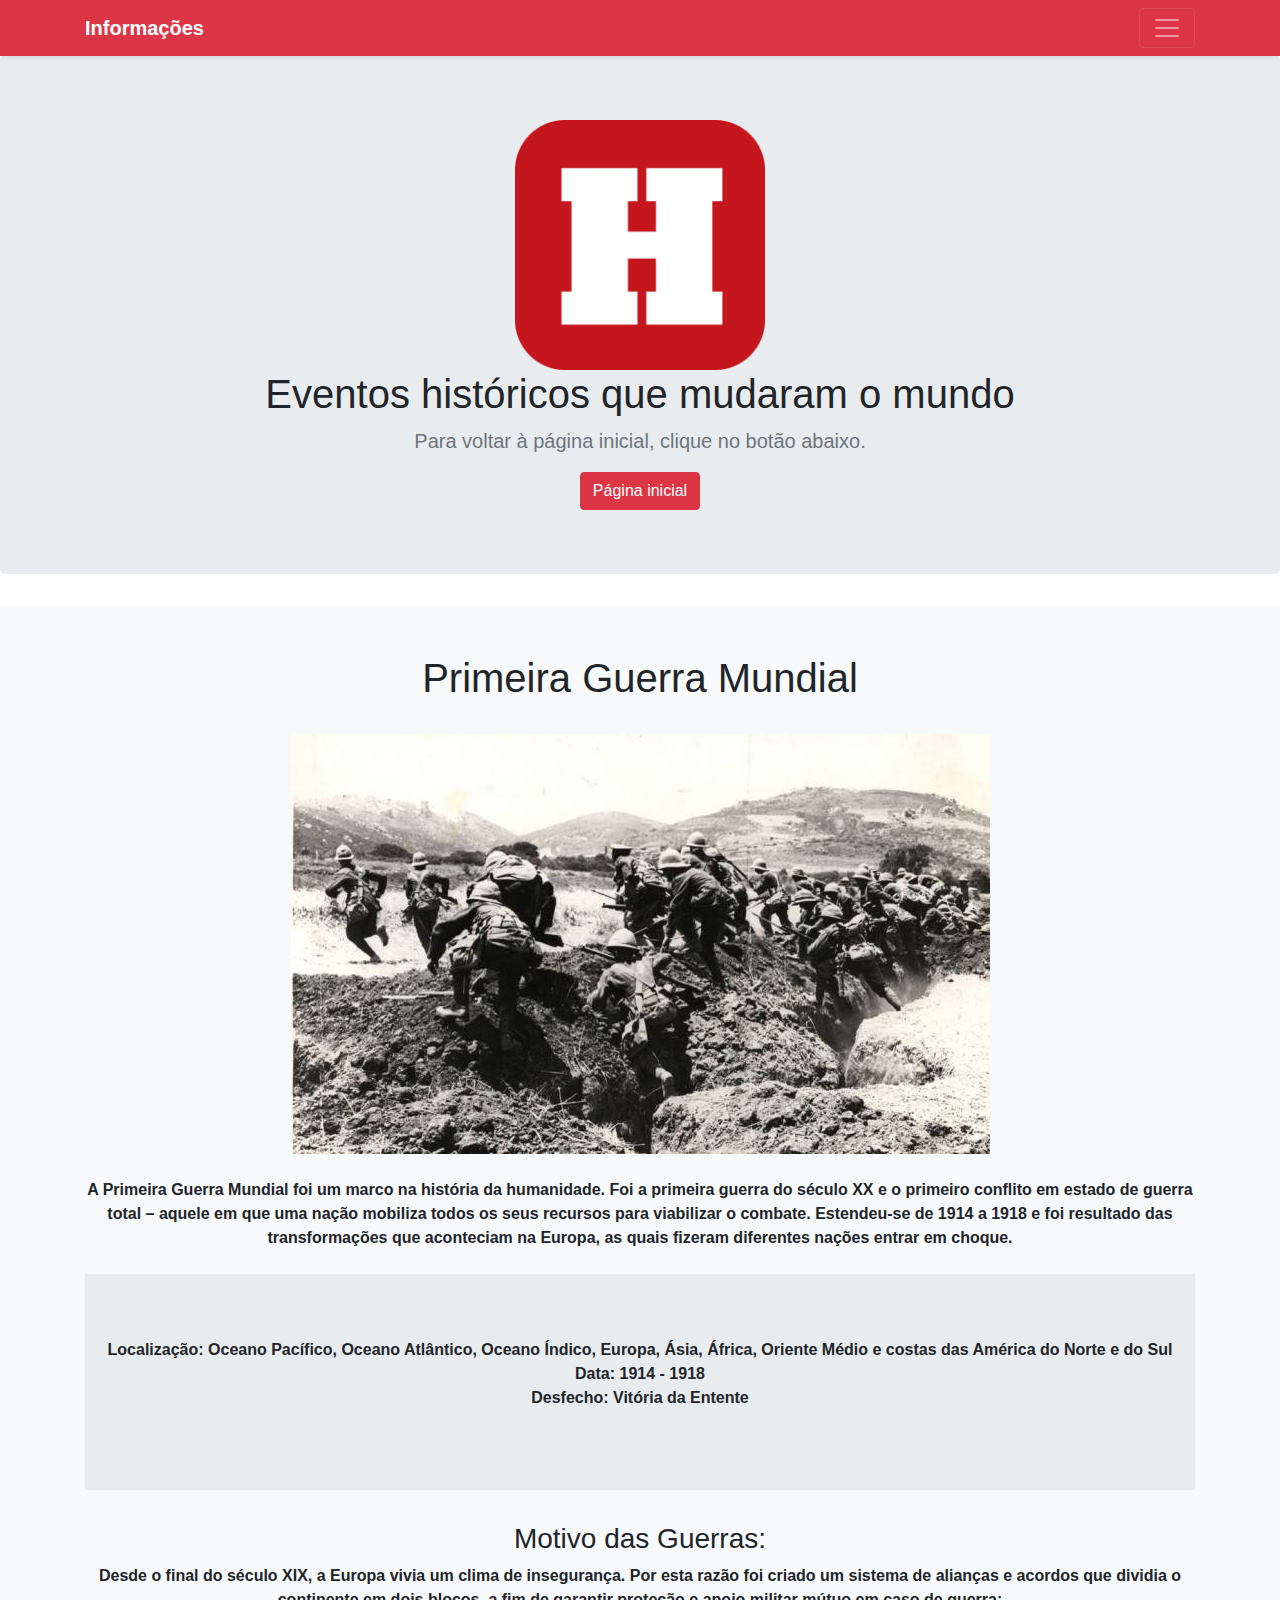
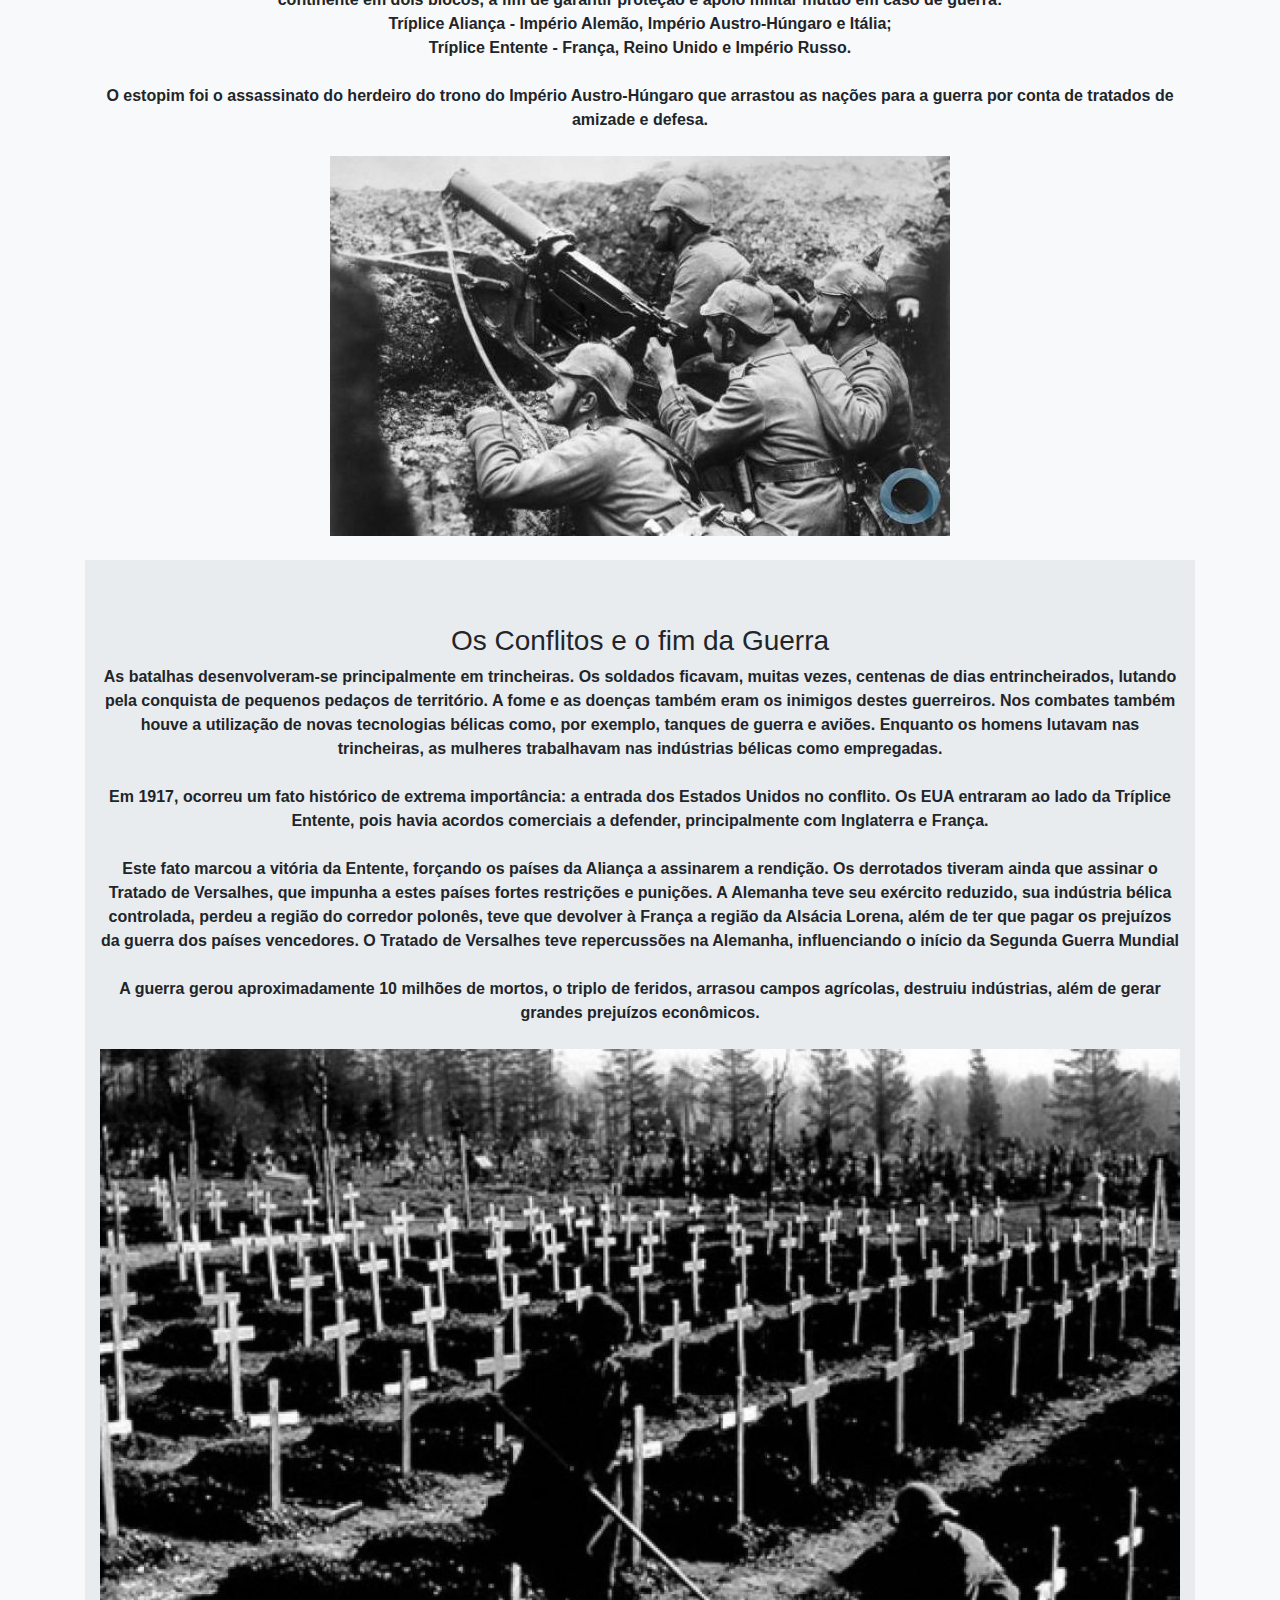
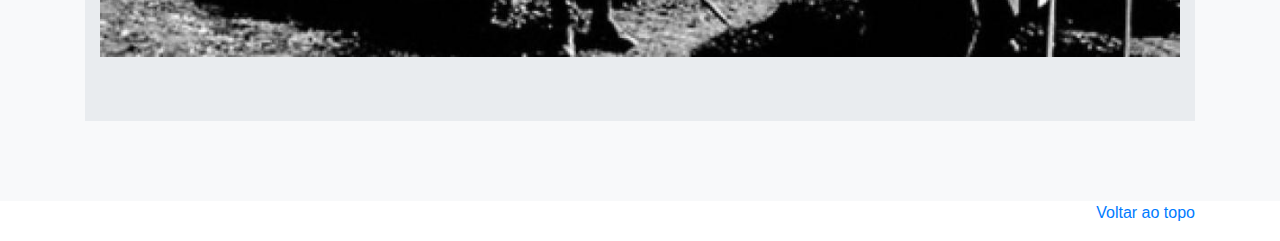
==== 1war.html @ d068cece "Página 4 adicionada e finalizada" ====
<!doctype html>
<html lang="pt-br">
  <head>
  
    <title>Primeira Guerra Mundial</title>

    <meta charset="utf-8">
    <meta name="viewport" content="width=device-width, initial-scale=1, shrink-to-fit=no">
    <meta name="description" content="">
    <meta name="author" content="">
    <link rel="icon" href="../../../../favicon.ico">

	<link href="css/bootstrap.min.css" rel="stylesheet" type="text/css"/>
	<script type="text/javascript" src="js/jquery-3.4.1.min.js"></script>
	<script type="text/javascript" src="js/bootstrap.min.js"></script>

	<link rel="shortcut icon" href="imagens/icone.ico" />
    <link href="album.css" rel="stylesheet">
  </head>

    <body>

      <header>
        <div class="collapse bg-danger" id="navbarHeader">
          <div class="container">
            <div class="row">
              <div class="col-sm-8 col-md-7 py-4">
                <h4 class="text-white">Sobre o projeto:</h4>
                <p class="text-white">Este é um site totalmente voltado a um projeto acadêmico do curso de Análise e Desenvolvimento de Sistemas.</p>
              </div>
              <div class="col-sm-4 offset-md-1 py-4">
                <h4 class="text-white">Desenvolvedores:</h4>
                <ul class="list-unstyled">
                  <li><p class="text-white">João Victor Pinheiro</p></li>
                  <li><p class="text-white">Tulio Sérgio</p></li>
                  <li><p class="text-white">Felipe Saraiva</p></li>
                </ul>
              </div>
            </div>
          </div>
        </div>
        <div class="navbar navbar-dark bg-danger shadow-sm">
          <div class="container d-flex justify-content-between">
            <a href="#" class="navbar-brand d-flex align-items-center">
              <strong>Informações</strong>
            </a>
            <button class="navbar-toggler" type="button" data-toggle="collapse" data-target="#navbarHeader" aria-controls="navbarHeader" aria-expanded="false" aria-label="Toggle navigation">
              <span class="navbar-toggler-icon"></span>
            </button>
          </div>
        </div>
      </header>
  
      <main role="main">
  
        <section class="jumbotron text-center">
          <div class="container">
			<img src="imagens/h.png" width="250px"><br>
            <h1 class="jumbotron-heading">Eventos históricos que mudaram o mundo</h1>
            <p class="lead text-muted">Para voltar à página inicial, clique no botão abaixo.</p>
			<a class="btn btn-danger" href="index.html" role="button">Página inicial</a>
          </div>
        </section>
		
		<div class="album py-5 bg-light">
          <div class="container text-center">
			
			<h1>Primeira Guerra Mundial</h1><br>
			<img src="imagens/1war.jpg" class="img-fluid"><br><br>
			<strong>A Primeira Guerra Mundial foi um marco na história da humanidade. Foi a primeira guerra do século XX e o 
			primeiro conflito em estado de guerra total – aquele em que uma nação mobiliza todos os seus recursos para viabilizar o combate. 
			Estendeu-se de 1914 a 1918 e foi resultado das transformações que aconteciam na Europa, as quais fizeram diferentes nações entrar em choque.</strong>
			<br><br>
			
			<div class="jumbotron jumbotron-fluid">
				<div class="container">
					<ul class="list-unstyled">
						<li><strong>Localização: Oceano Pacífico, Oceano Atlântico, Oceano Índico, Europa, Ásia, África, Oriente Médio e costas das América do Norte e do Sul</strong></li>
						<li><strong>Data: 1914 - 1918</strong></li>
						<li><strong>Desfecho: Vitória da Entente</strong></li>
					</ul>
				</div>
			</div>
			
			<h3>Motivo das Guerras:</h3>
			<strong>Desde o final do século XIX, a Europa vivia um clima de insegurança. 
			Por esta razão foi criado um sistema de alianças e acordos que dividia o continente em dois blocos, 
			a fim de garantir proteção e apoio militar mútuo em caso de guerra:</strong><br>
					<strong>Tríplice Aliança - Império Alemão, Império Austro-Húngaro e Itália;</strong><br>
					<strong>Tríplice Entente - França, Reino Unido e Império Russo.</strong><br><br>
			<strong>O estopim foi o assassinato do herdeiro do trono do Império Austro-Húngaro que 
			arrastou as nações para a guerra por conta de tratados de amizade e defesa.</strong>
			<br><br>
			<img src="imagens/1war2.jpg" class="img-fluid">
			<br><br>
			
			<div class="jumbotron jumbotron-fluid">
				<div class="container">
					<h3>Os Conflitos e o fim da Guerra</h3>
					<strong>As batalhas desenvolveram-se principalmente em trincheiras. Os soldados ficavam, muitas vezes, 
					centenas de dias entrincheirados, lutando pela conquista de pequenos pedaços de território. 
					A fome e as doenças também eram os inimigos destes guerreiros. Nos combates também houve a utilização de 
					novas tecnologias bélicas como, por exemplo, tanques de guerra e aviões. Enquanto os homens lutavam nas trincheiras, 
					as mulheres trabalhavam nas indústrias bélicas como empregadas.</strong>
					<br><br>
					<strong>Em 1917, ocorreu um fato histórico de extrema importância: a entrada dos Estados Unidos no conflito. 
					Os EUA entraram ao lado da Tríplice Entente, pois havia acordos comerciais a defender, principalmente com Inglaterra e França.</strong>
					<br><br>
					<strong>Este fato marcou a vitória da Entente, forçando os países da Aliança a assinarem a rendição. 
					Os derrotados tiveram ainda que assinar o Tratado de Versalhes, que impunha a estes países fortes restrições e punições. 
					A Alemanha teve seu exército reduzido, sua indústria bélica controlada,  perdeu a região do corredor polonês, 
					teve que devolver à França a região da Alsácia Lorena, além de ter que pagar os prejuízos da guerra dos países vencedores. 
					O Tratado de Versalhes teve repercussões na Alemanha, influenciando o início da Segunda Guerra Mundial</strong>
					<br><br>
					<strong>A guerra gerou aproximadamente 10 milhões de mortos, o triplo de feridos, arrasou campos agrícolas, 
					destruiu indústrias, além de gerar grandes prejuízos econômicos.</strong>
					<br><br>
					<img src="imagens/1war3.jpg" class="img-fluid">
				</div>
			</div>
		</div>
	</div> 

      </main>
  
      <footer class="text-muted">
        <div class="container">
          <p class="float-right">
            <a href="#">Voltar ao topo</a>
          </p>
        </div>
      </footer>
  
      <!-- Principal JavaScript do Bootstrap
      ================================================== -->
      <!-- Foi colocado no final para a página carregar mais rápido -->
      <script src="https://code.jquery.com/jquery-3.3.1.slim.min.js" integrity="sha384-q8i/X+965DzO0rT7abK41JStQIAqVgRVzpbzo5smXKp4YfRvH+8abtTE1Pi6jizo" crossorigin="anonymous"></script>
      <script>window.jQuery || document.write('<script src="../../assets/js/vendor/jquery-slim.min.js"><\/script>')</script>
      <script src="../../assets/js/vendor/popper.min.js"></script>
      <script src="../../dist/js/bootstrap.min.js"></script>
      <script src="../../assets/js/vendor/holder.min.js"></script>
    </body>
</html>
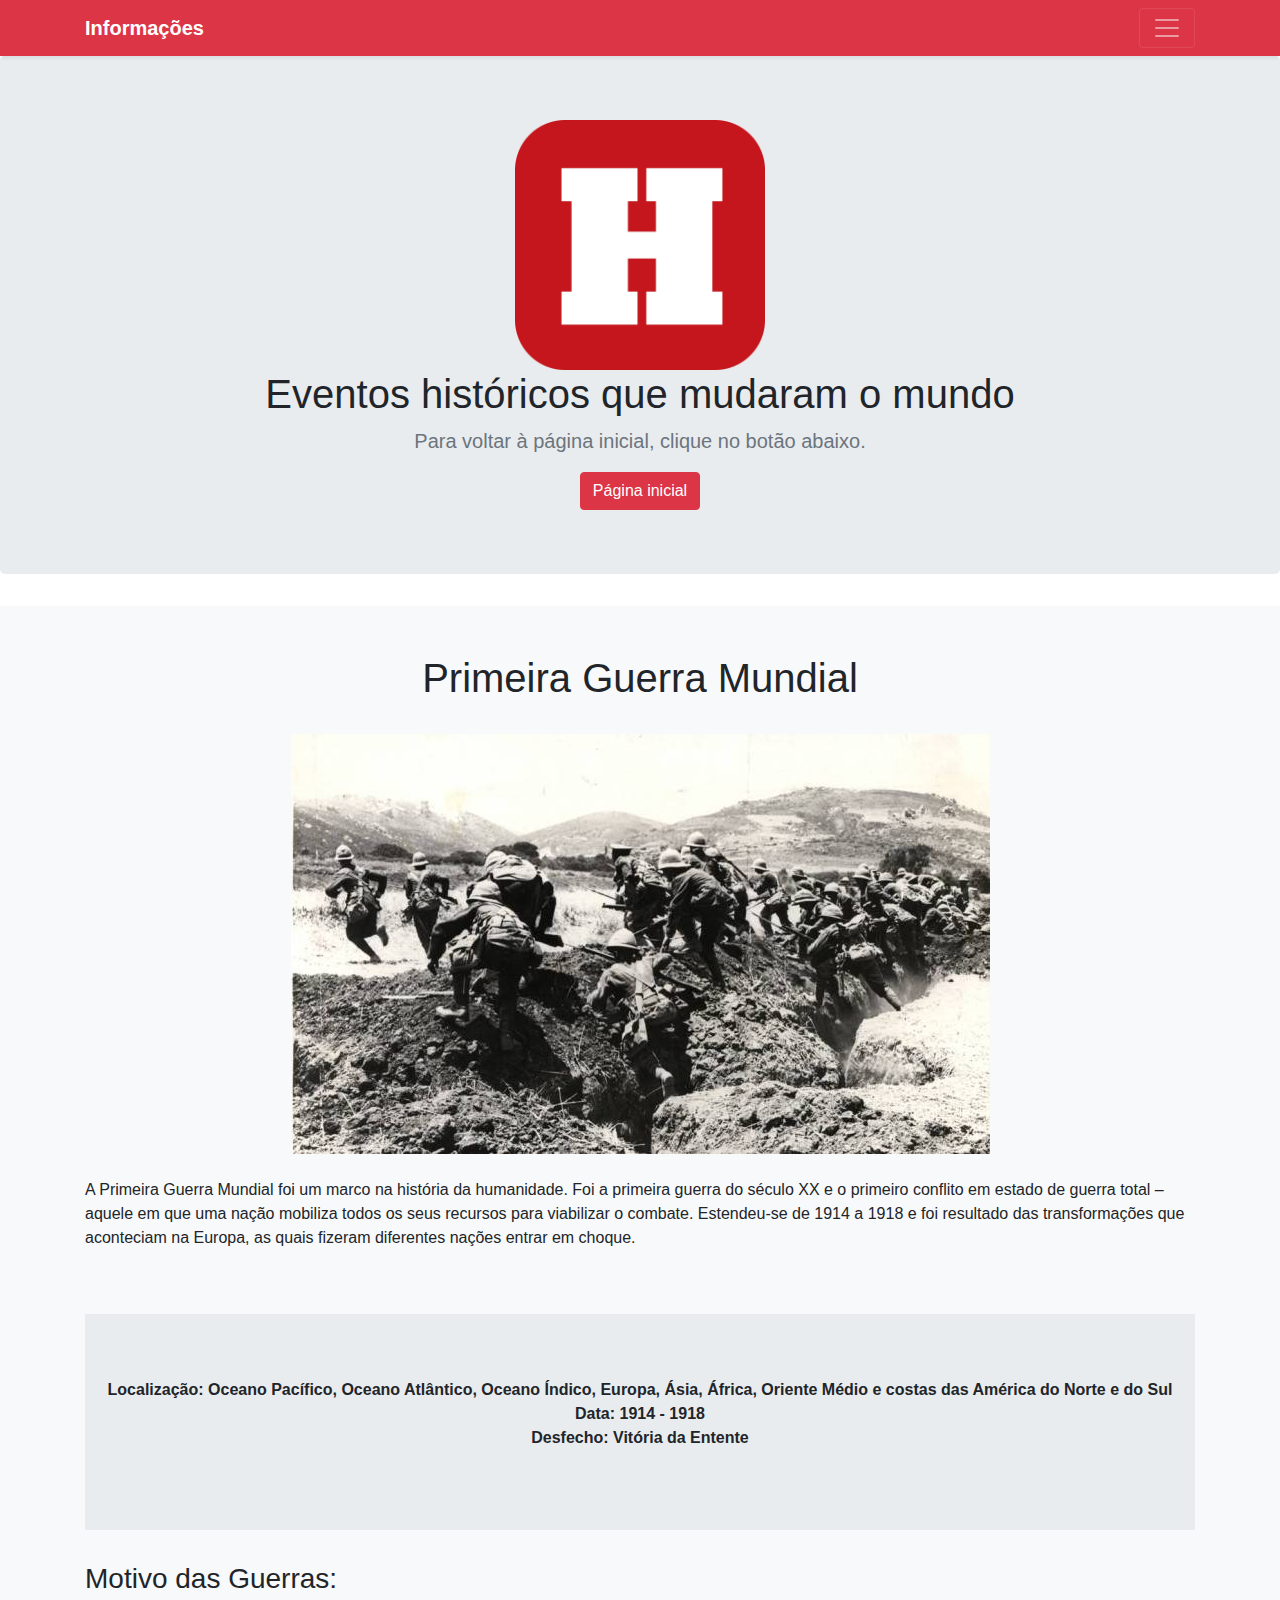
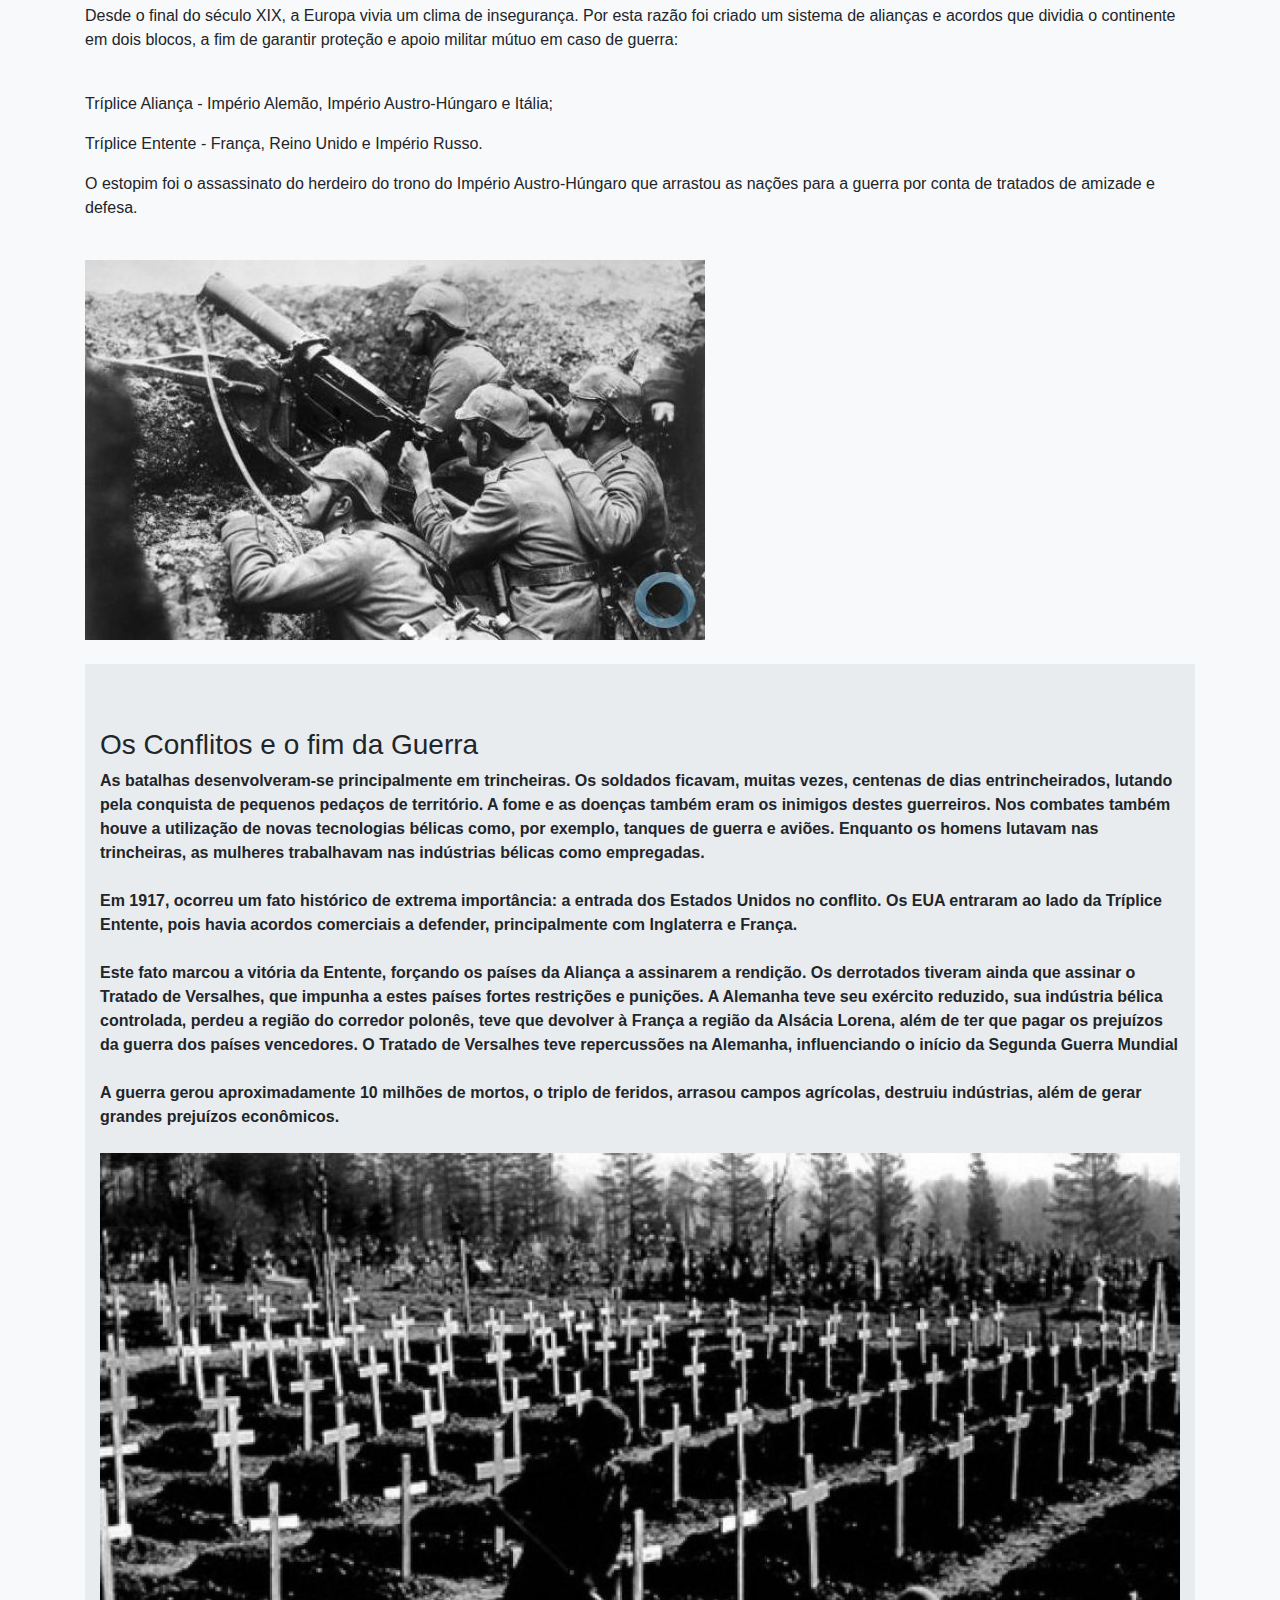
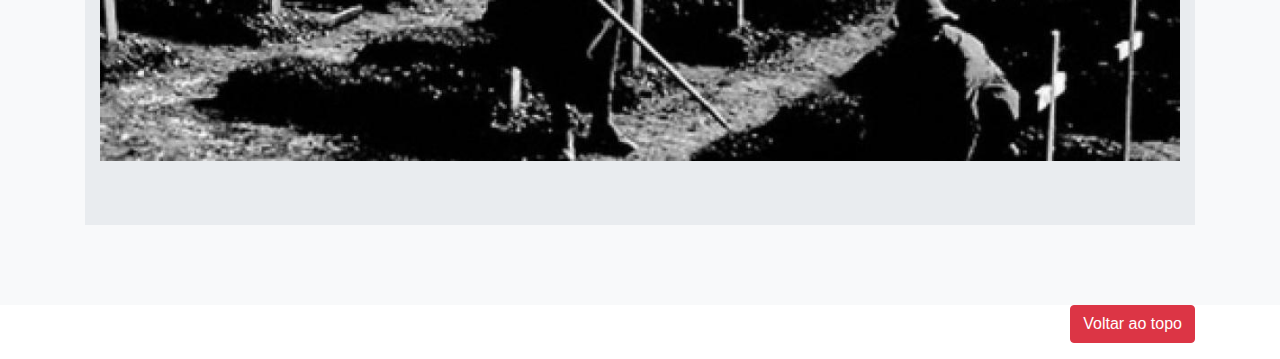
==== commit 17b71208: "Ultima correção de bugs e edições" ====
--- a/1war.html
+++ b/1war.html
@@ -64,17 +64,18 @@
         </section>
 		
 		<div class="album py-5 bg-light">
-          <div class="container text-center">
-			
+          <div class="container">
+			<div class="text-center">
 			<h1>Primeira Guerra Mundial</h1><br>
 			<img src="imagens/1war.jpg" class="img-fluid"><br><br>
-			<strong>A Primeira Guerra Mundial foi um marco na história da humanidade. Foi a primeira guerra do século XX e o 
+			</div>
+			<p>A Primeira Guerra Mundial foi um marco na história da humanidade. Foi a primeira guerra do século XX e o 
 			primeiro conflito em estado de guerra total – aquele em que uma nação mobiliza todos os seus recursos para viabilizar o combate. 
-			Estendeu-se de 1914 a 1918 e foi resultado das transformações que aconteciam na Europa, as quais fizeram diferentes nações entrar em choque.</strong>
+			Estendeu-se de 1914 a 1918 e foi resultado das transformações que aconteciam na Europa, as quais fizeram diferentes nações entrar em choque.</p>
 			<br><br>
 			
 			<div class="jumbotron jumbotron-fluid">
-				<div class="container">
+				<div class="container text-center">
 					<ul class="list-unstyled">
 						<li><strong>Localização: Oceano Pacífico, Oceano Atlântico, Oceano Índico, Europa, Ásia, África, Oriente Médio e costas das América do Norte e do Sul</strong></li>
 						<li><strong>Data: 1914 - 1918</strong></li>
@@ -84,14 +85,14 @@
 			</div>
 			
 			<h3>Motivo das Guerras:</h3>
-			<strong>Desde o final do século XIX, a Europa vivia um clima de insegurança. 
+			<p>Desde o final do século XIX, a Europa vivia um clima de insegurança. 
 			Por esta razão foi criado um sistema de alianças e acordos que dividia o continente em dois blocos, 
-			a fim de garantir proteção e apoio militar mútuo em caso de guerra:</strong><br>
-					<strong>Tríplice Aliança - Império Alemão, Império Austro-Húngaro e Itália;</strong><br>
-					<strong>Tríplice Entente - França, Reino Unido e Império Russo.</strong><br><br>
-			<strong>O estopim foi o assassinato do herdeiro do trono do Império Austro-Húngaro que 
-			arrastou as nações para a guerra por conta de tratados de amizade e defesa.</strong>
-			<br><br>
+			a fim de garantir proteção e apoio militar mútuo em caso de guerra:</p><br>
+					<p>Tríplice Aliança - Império Alemão, Império Austro-Húngaro e Itália;</p>
+					<p>Tríplice Entente - França, Reino Unido e Império Russo.</p>
+			<p>O estopim foi o assassinato do herdeiro do trono do Império Austro-Húngaro que 
+			arrastou as nações para a guerra por conta de tratados de amizade e defesa.</p>
+			<br>
 			<img src="imagens/1war2.jpg" class="img-fluid">
 			<br><br>
 			
@@ -127,7 +128,7 @@
       <footer class="text-muted">
         <div class="container">
           <p class="float-right">
-            <a href="#">Voltar ao topo</a>
+            <a class="btn btn-danger" href="#" role="button">Voltar ao topo</a>
           </p>
         </div>
       </footer>
